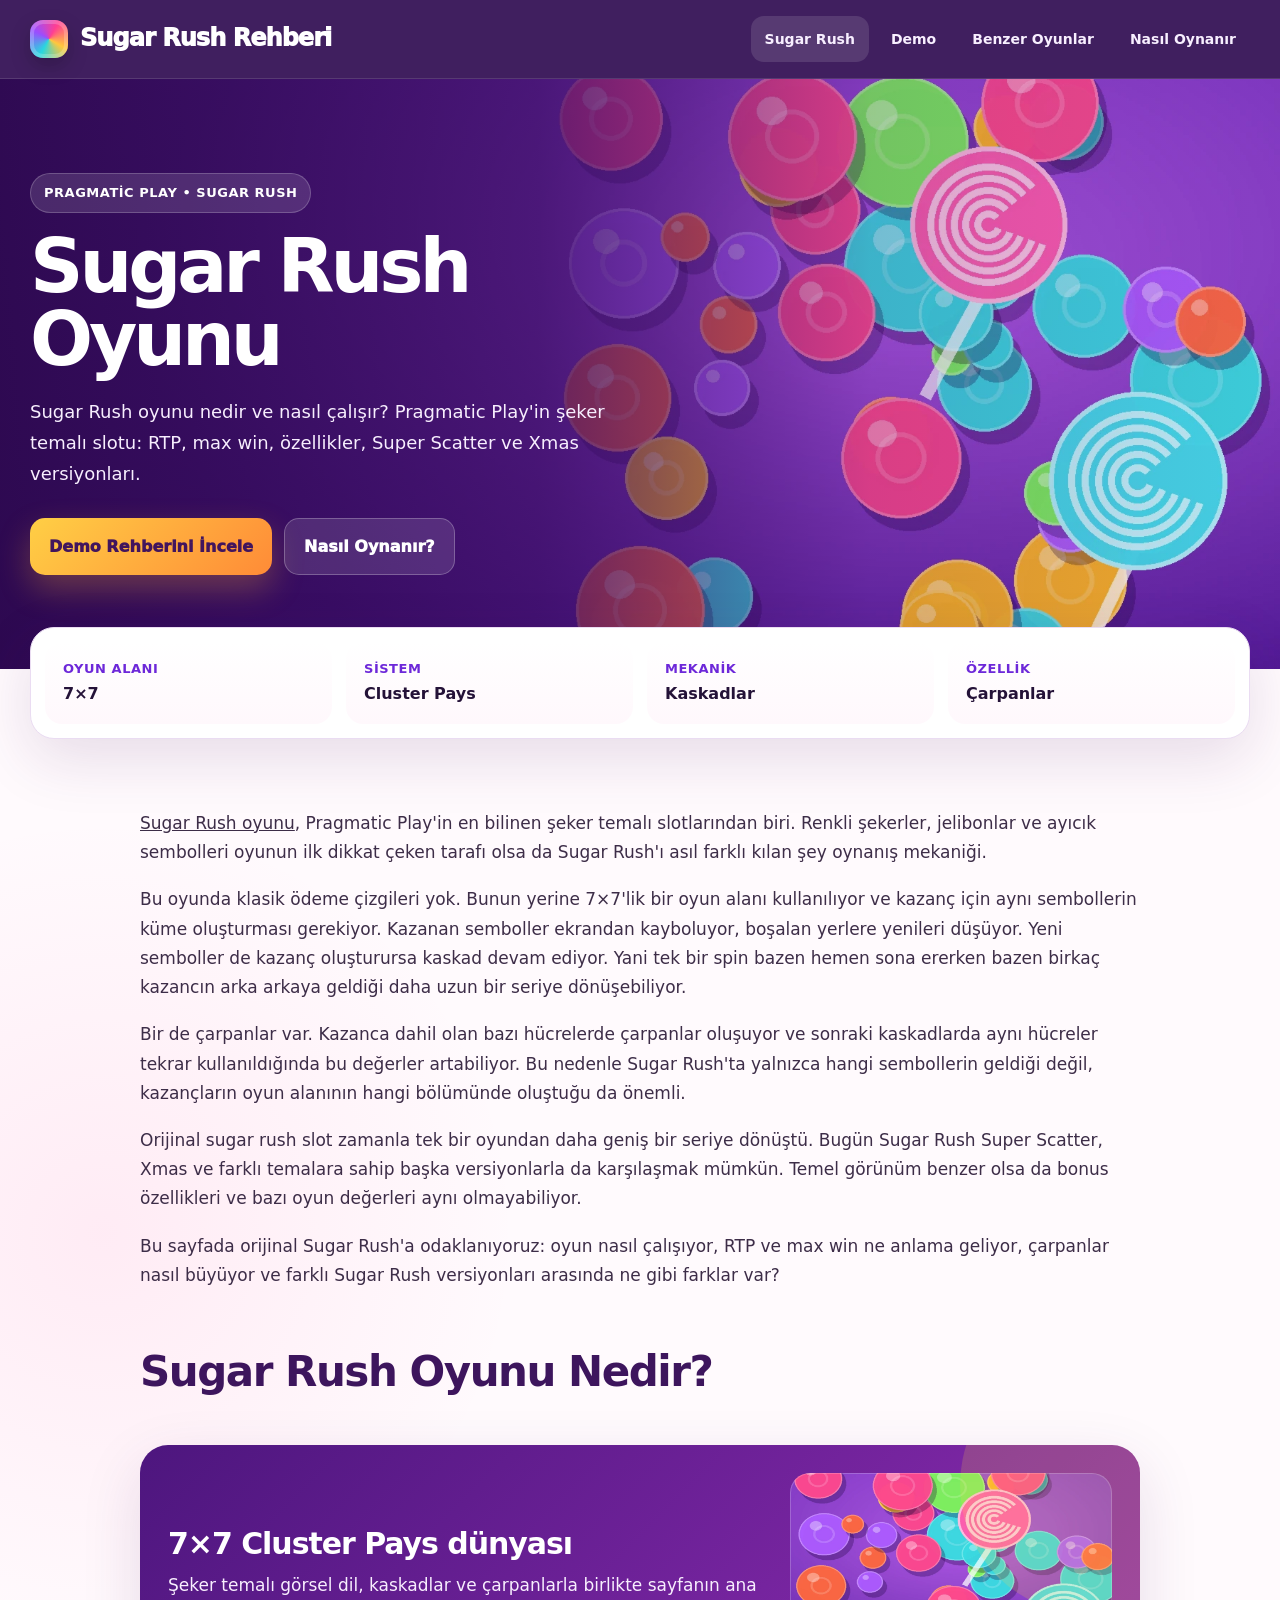
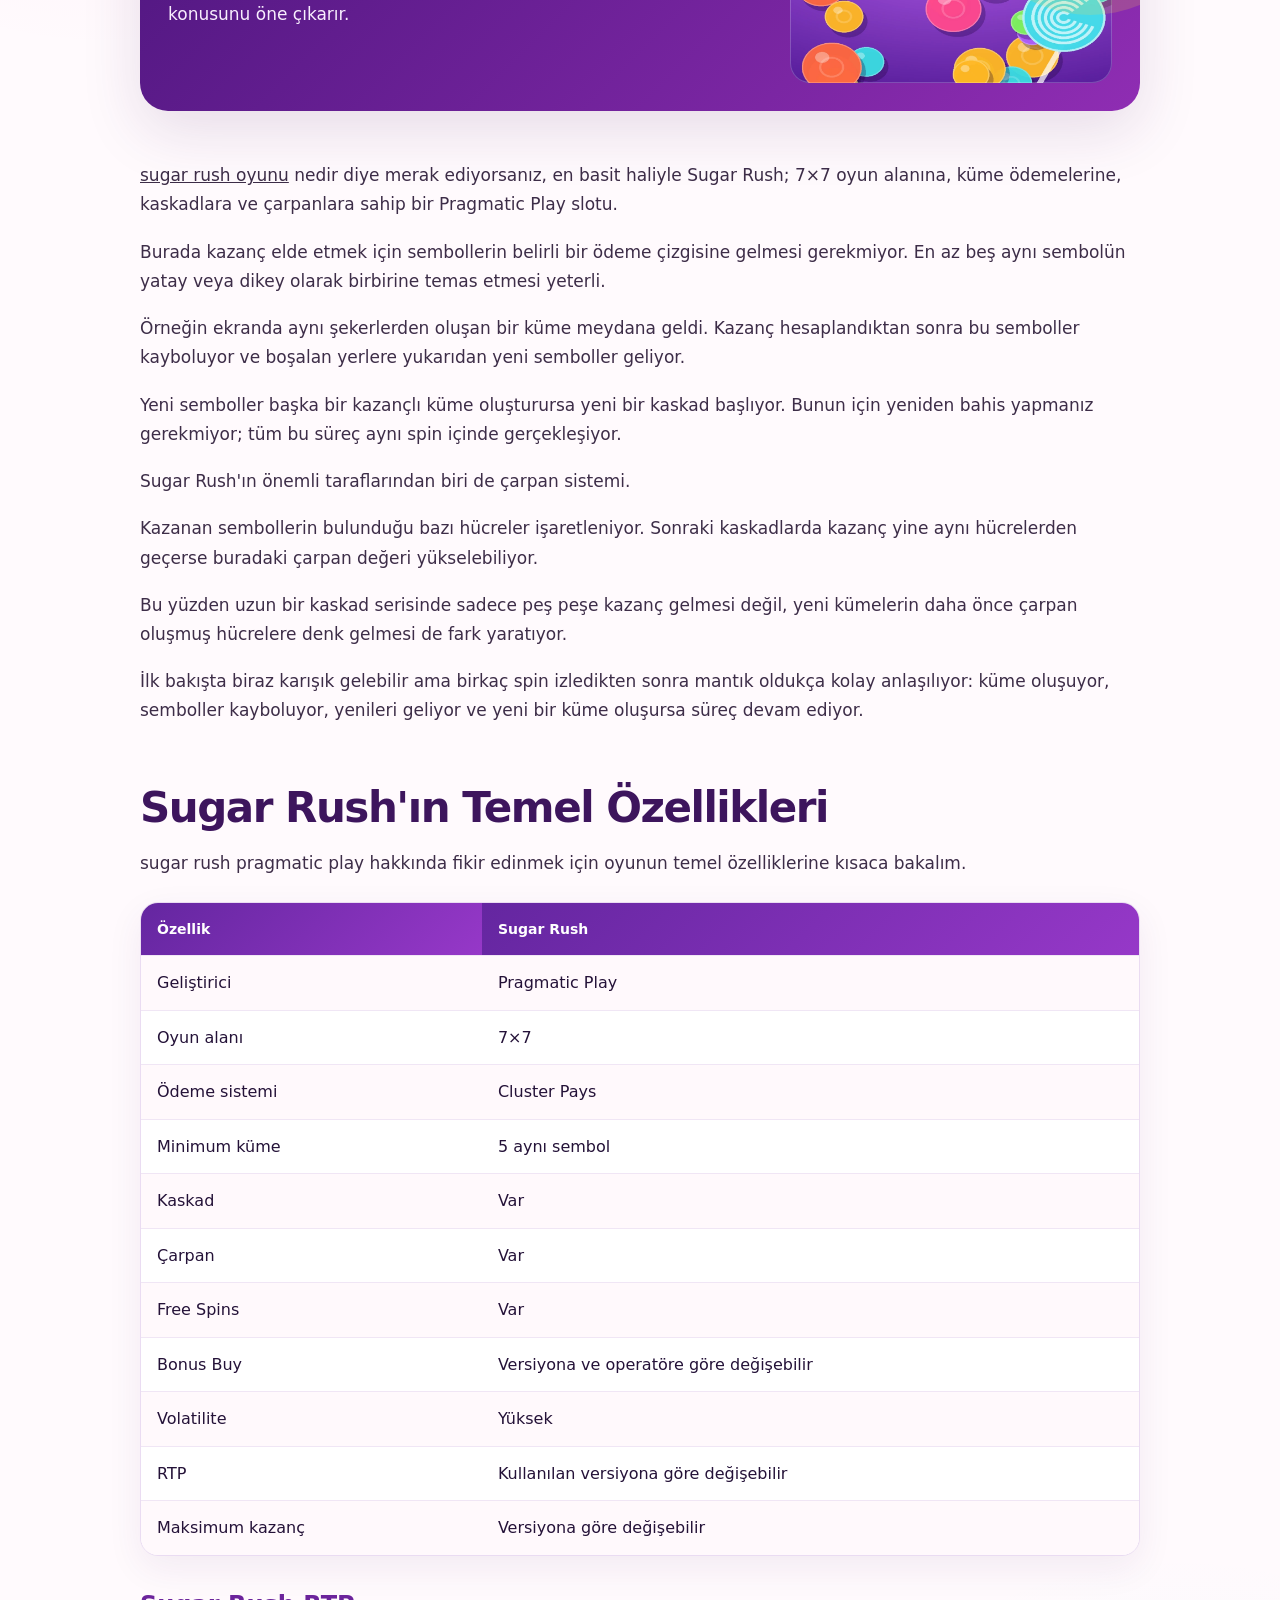
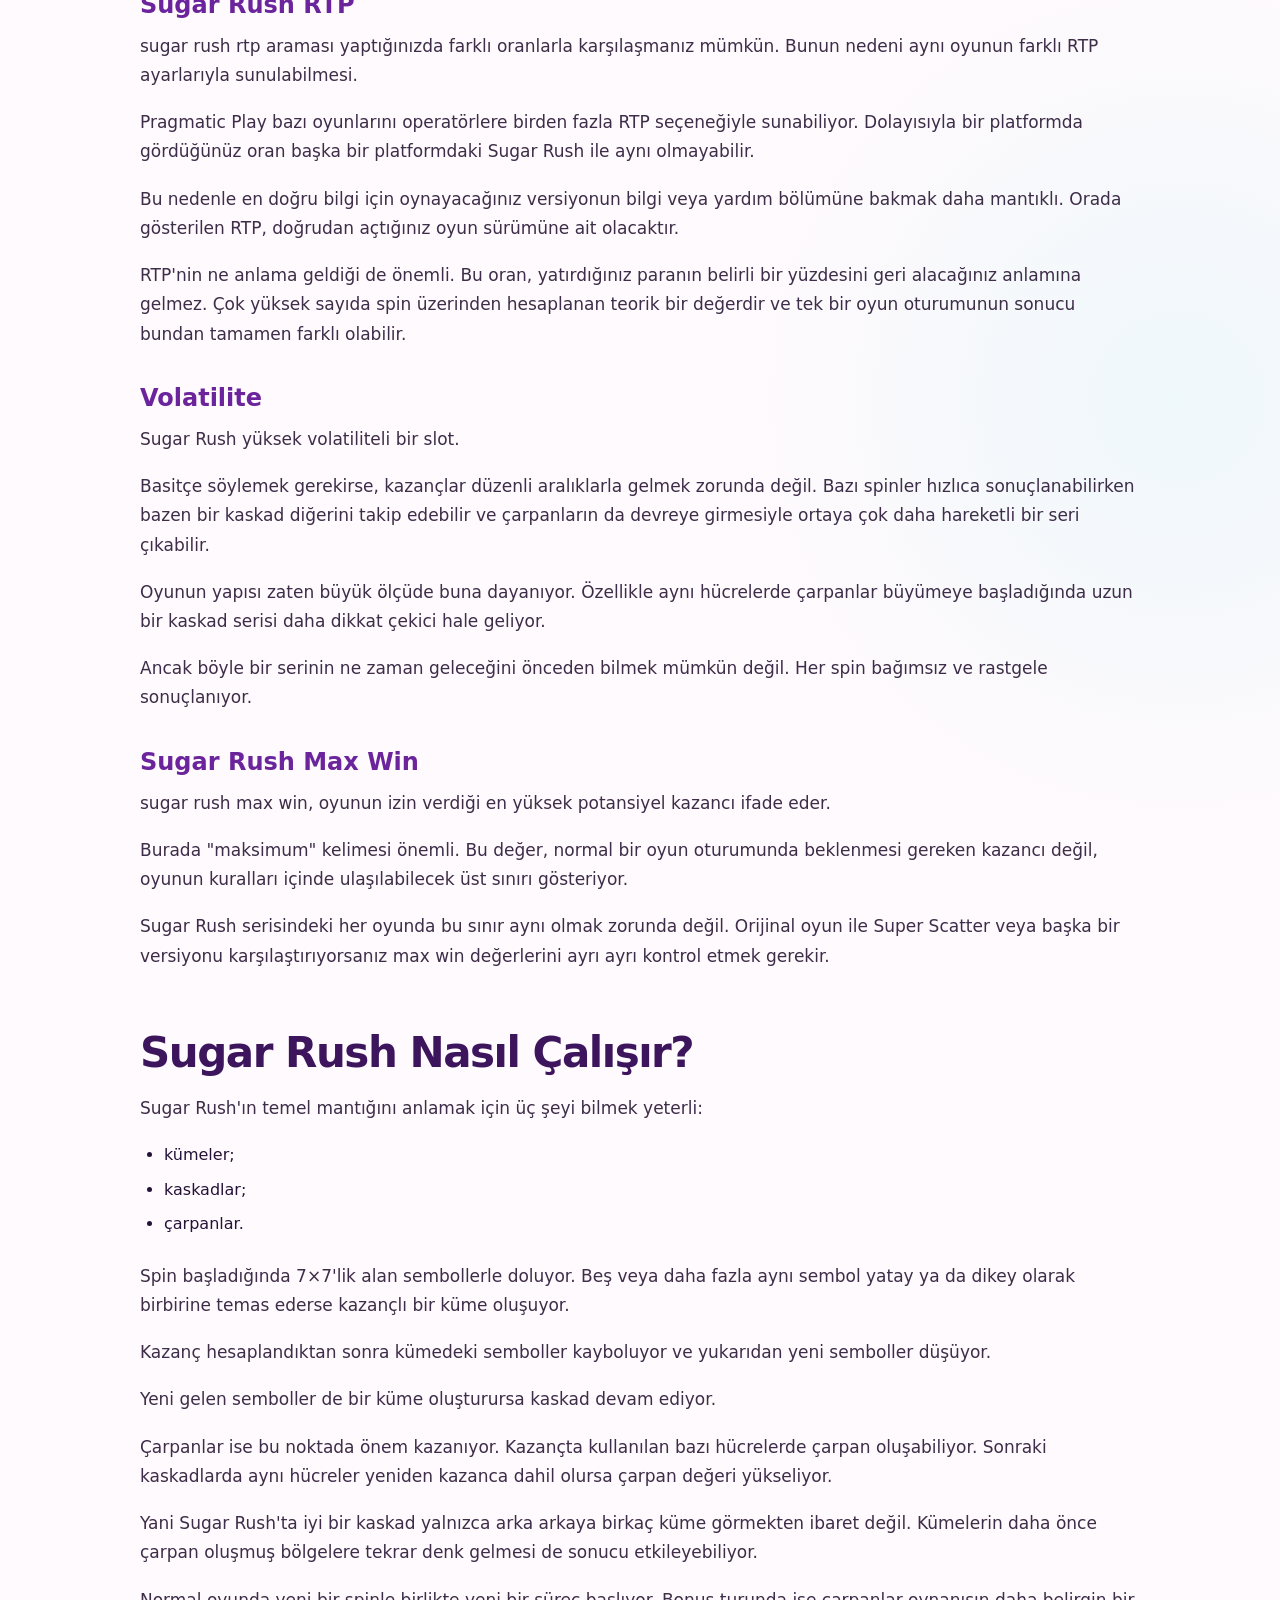
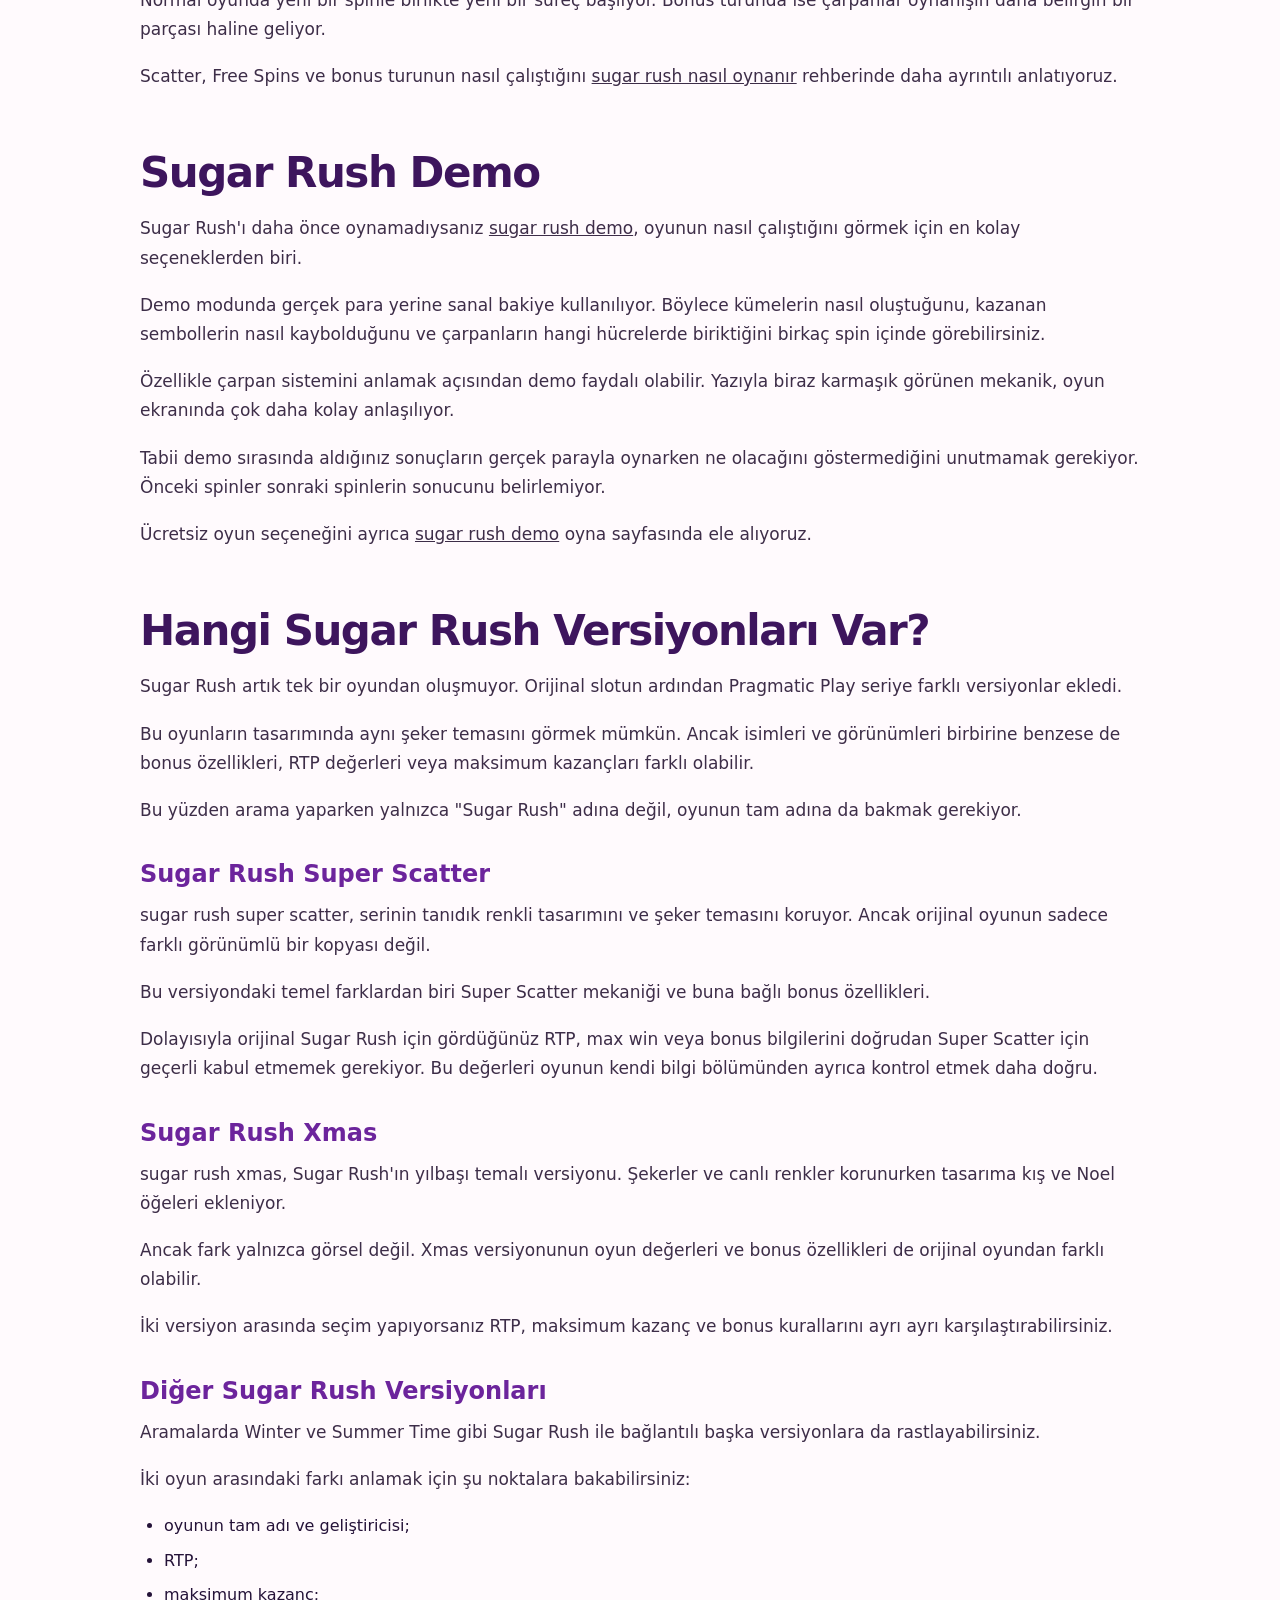
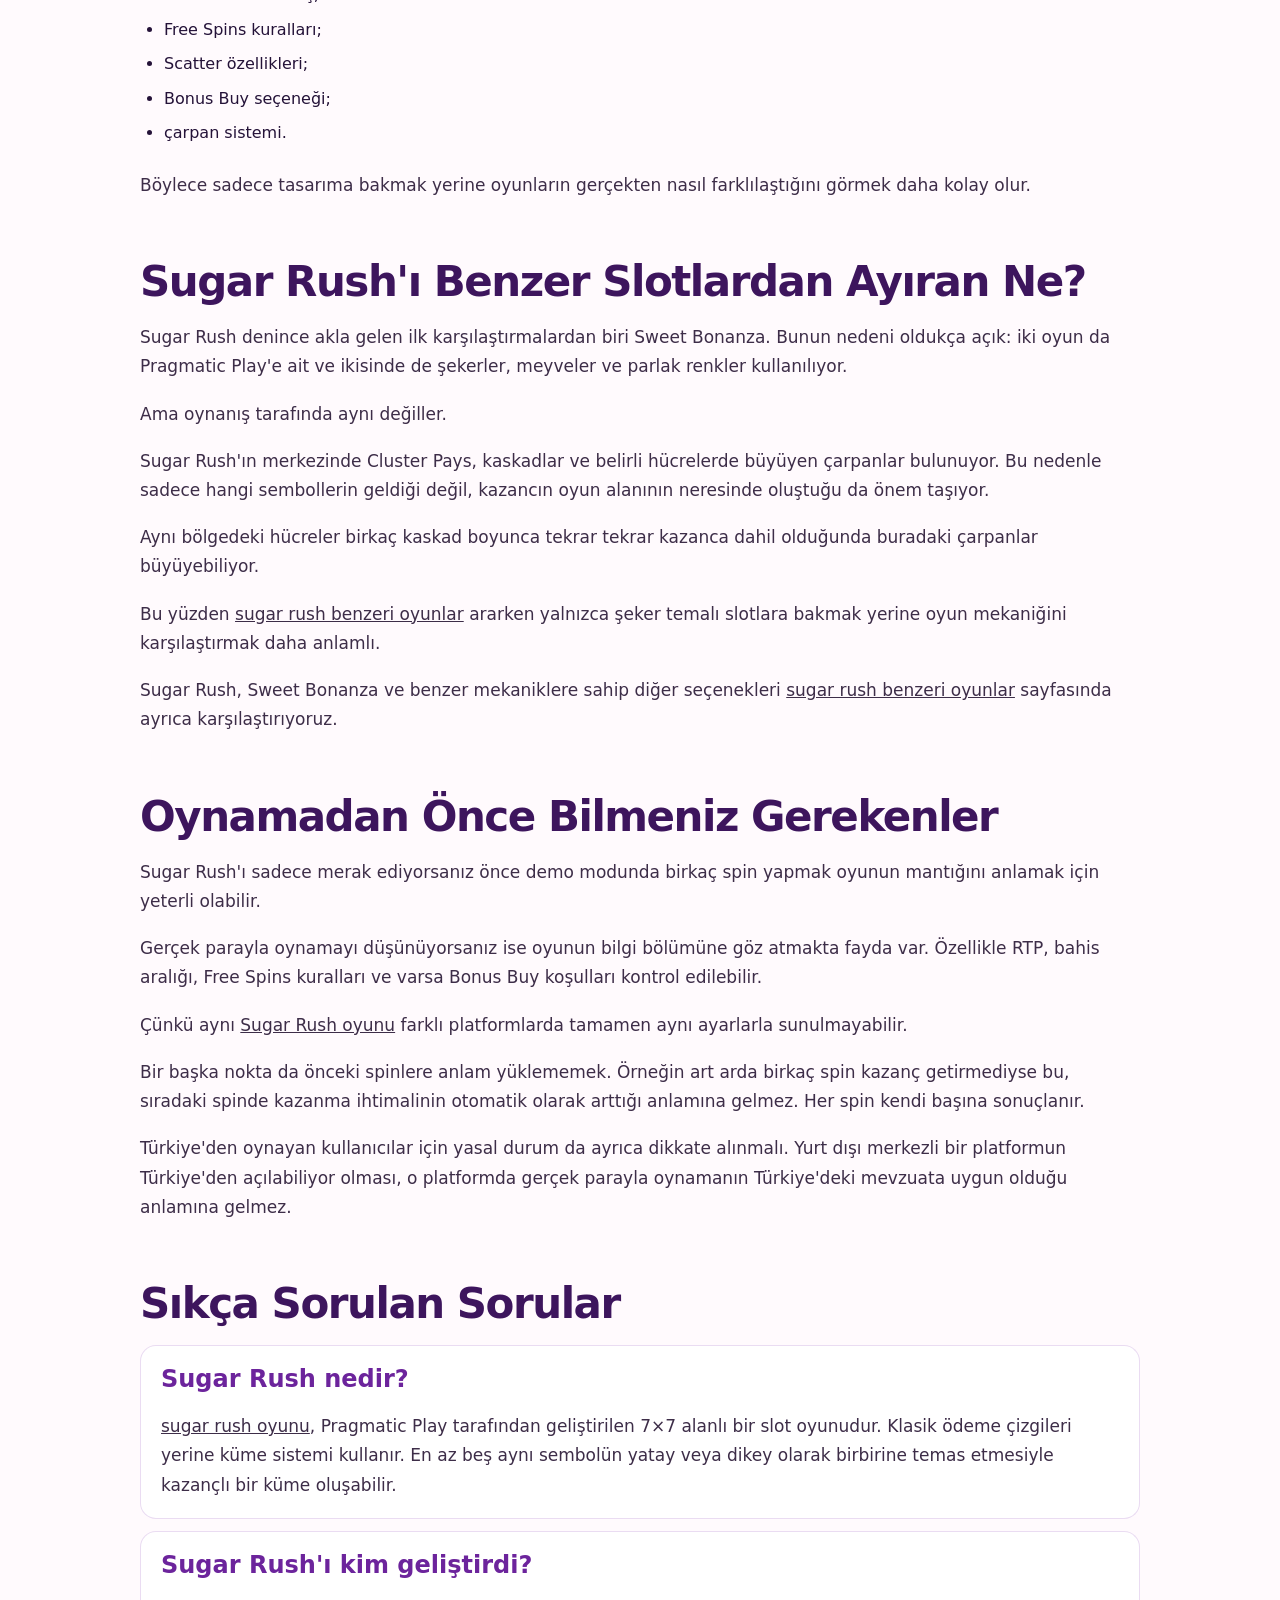
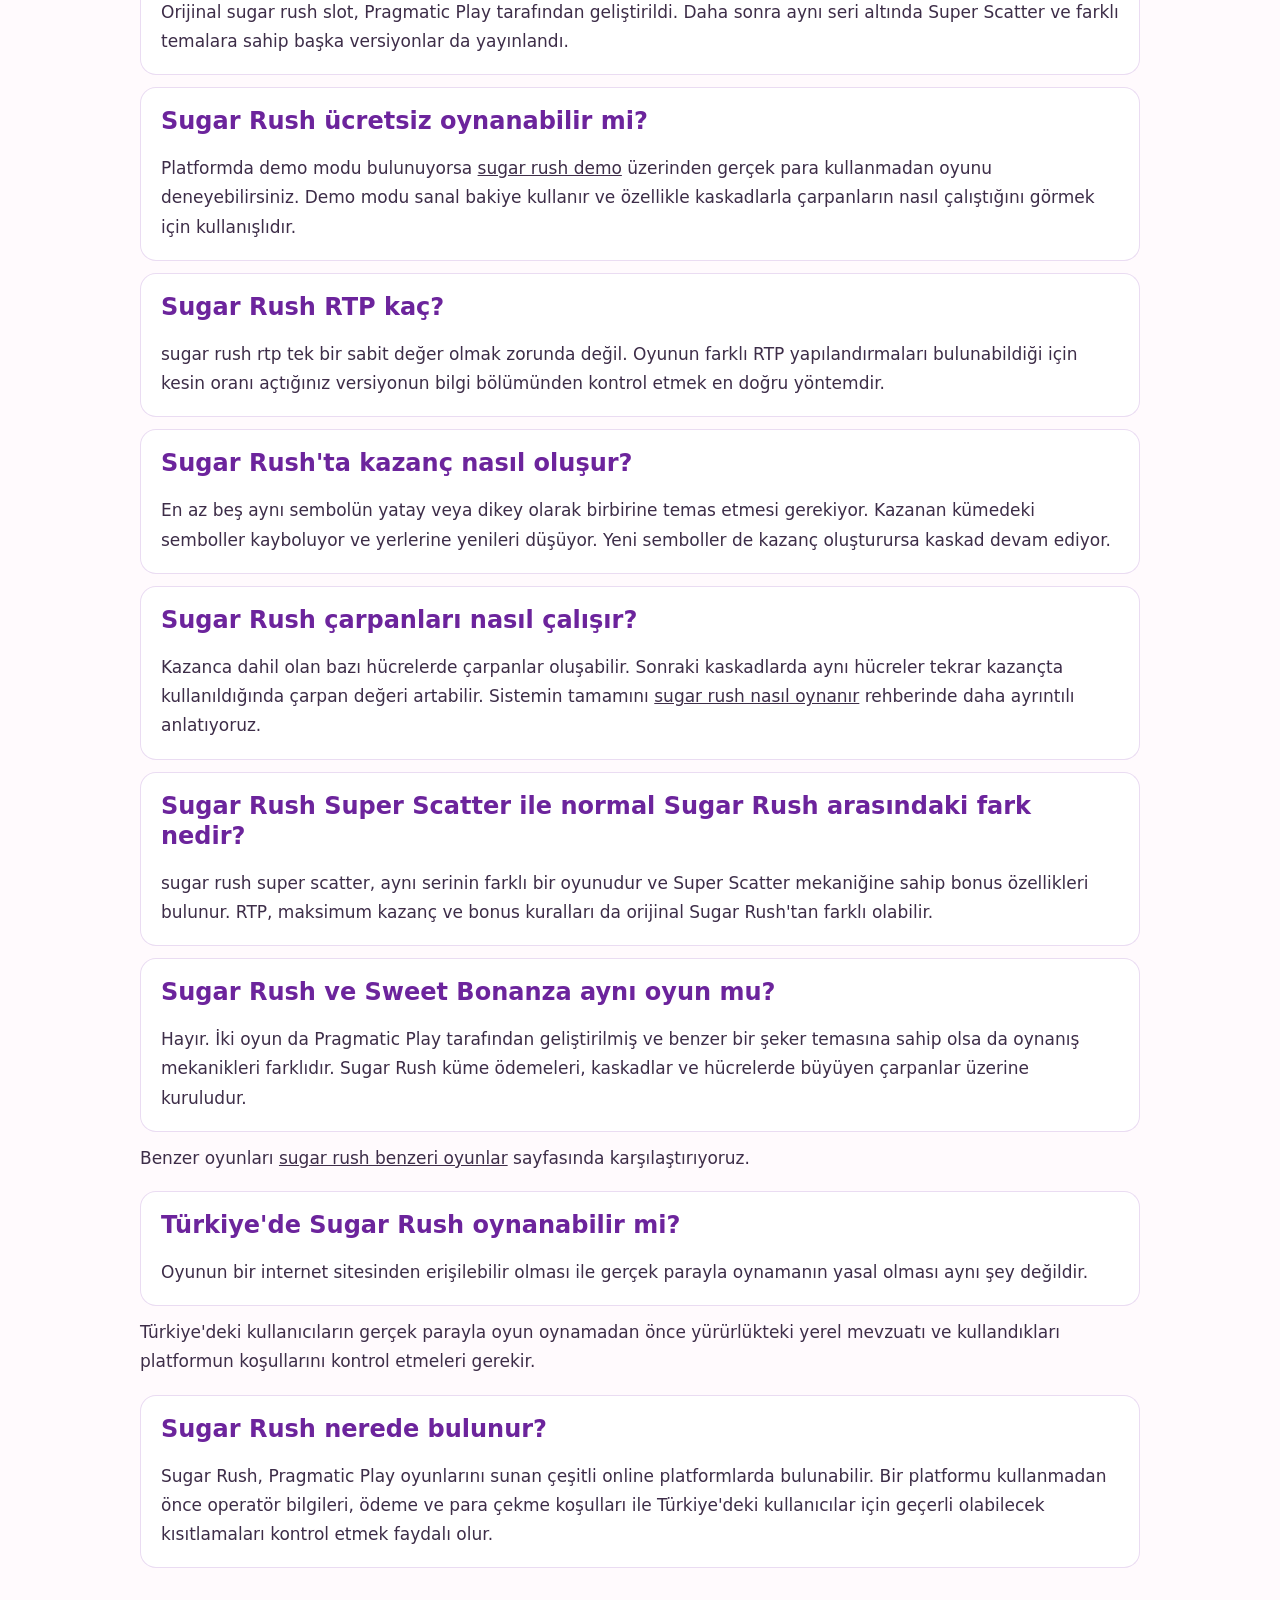
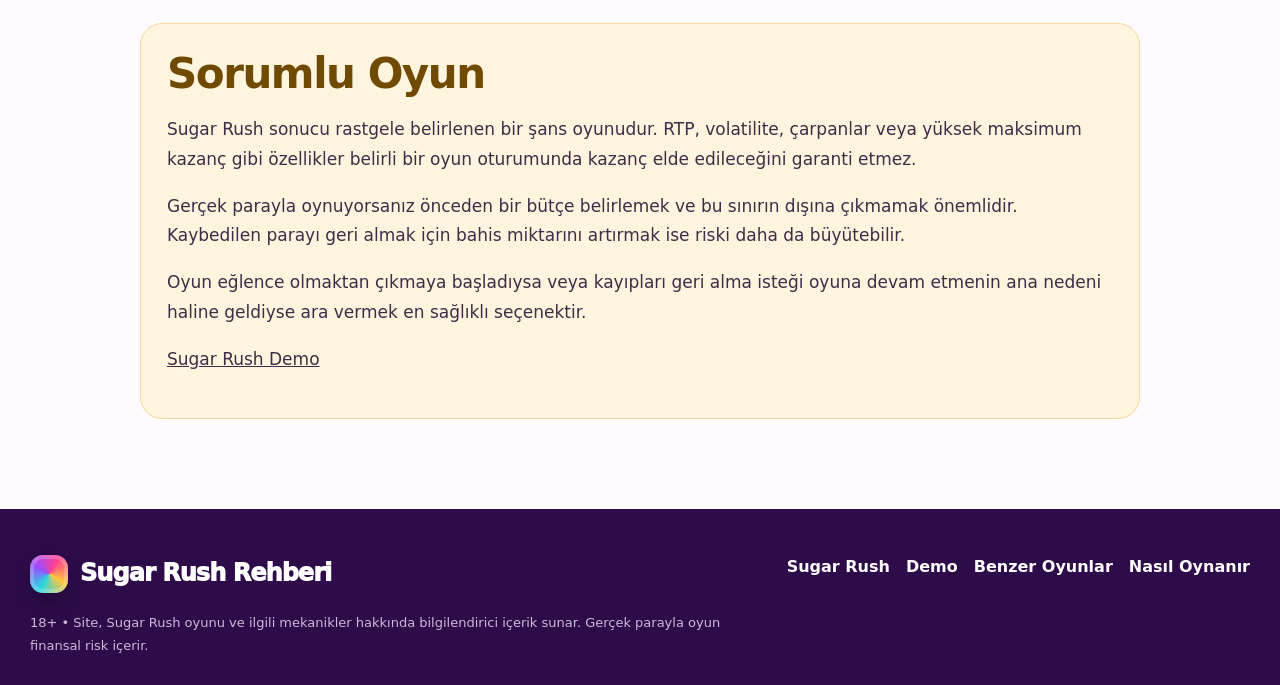
==== index.html @ 0300a9b1 "Site initial" ====
<!doctype html><html><head><meta charset="utf-8"><meta http-equiv="refresh" content="0;url=/TR/"><link rel="canonical" href="https://gilerestaurant.com/TR/"></head><body><a href="/TR/">TR</a></body></html>
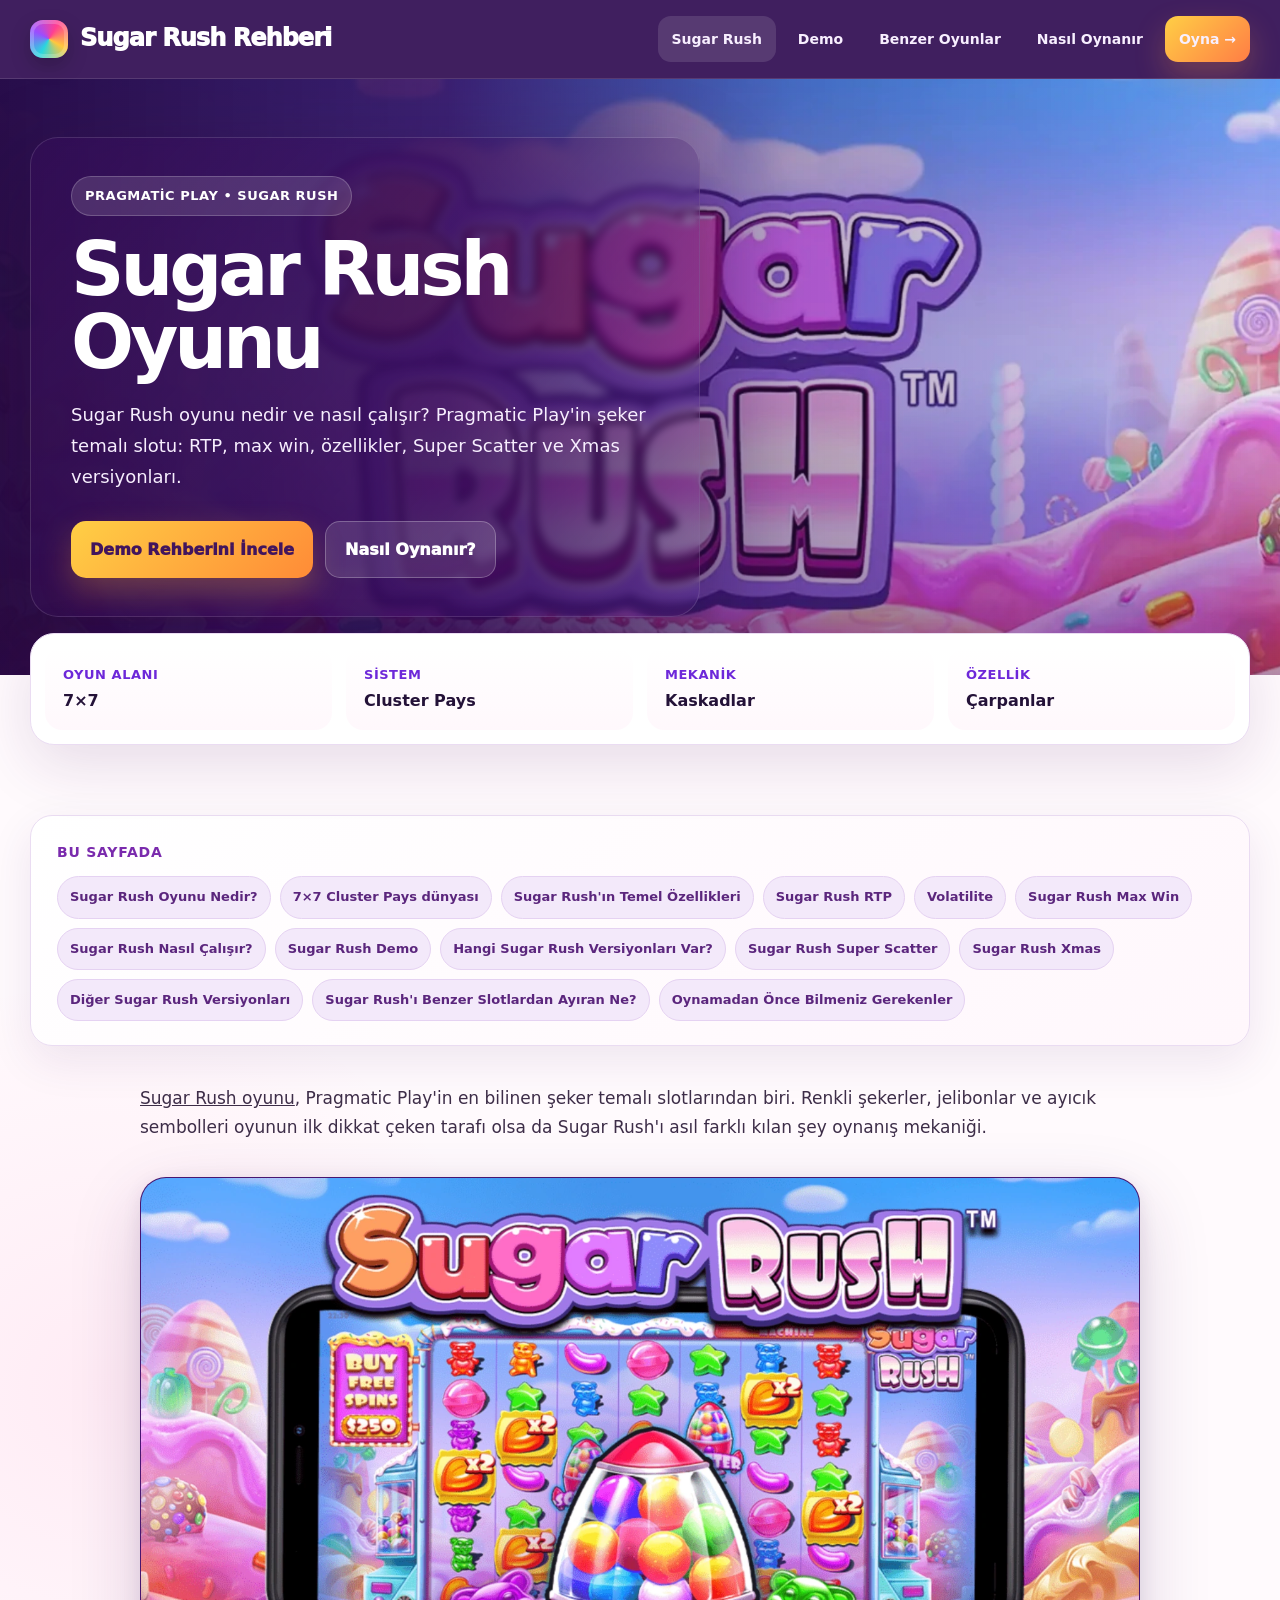
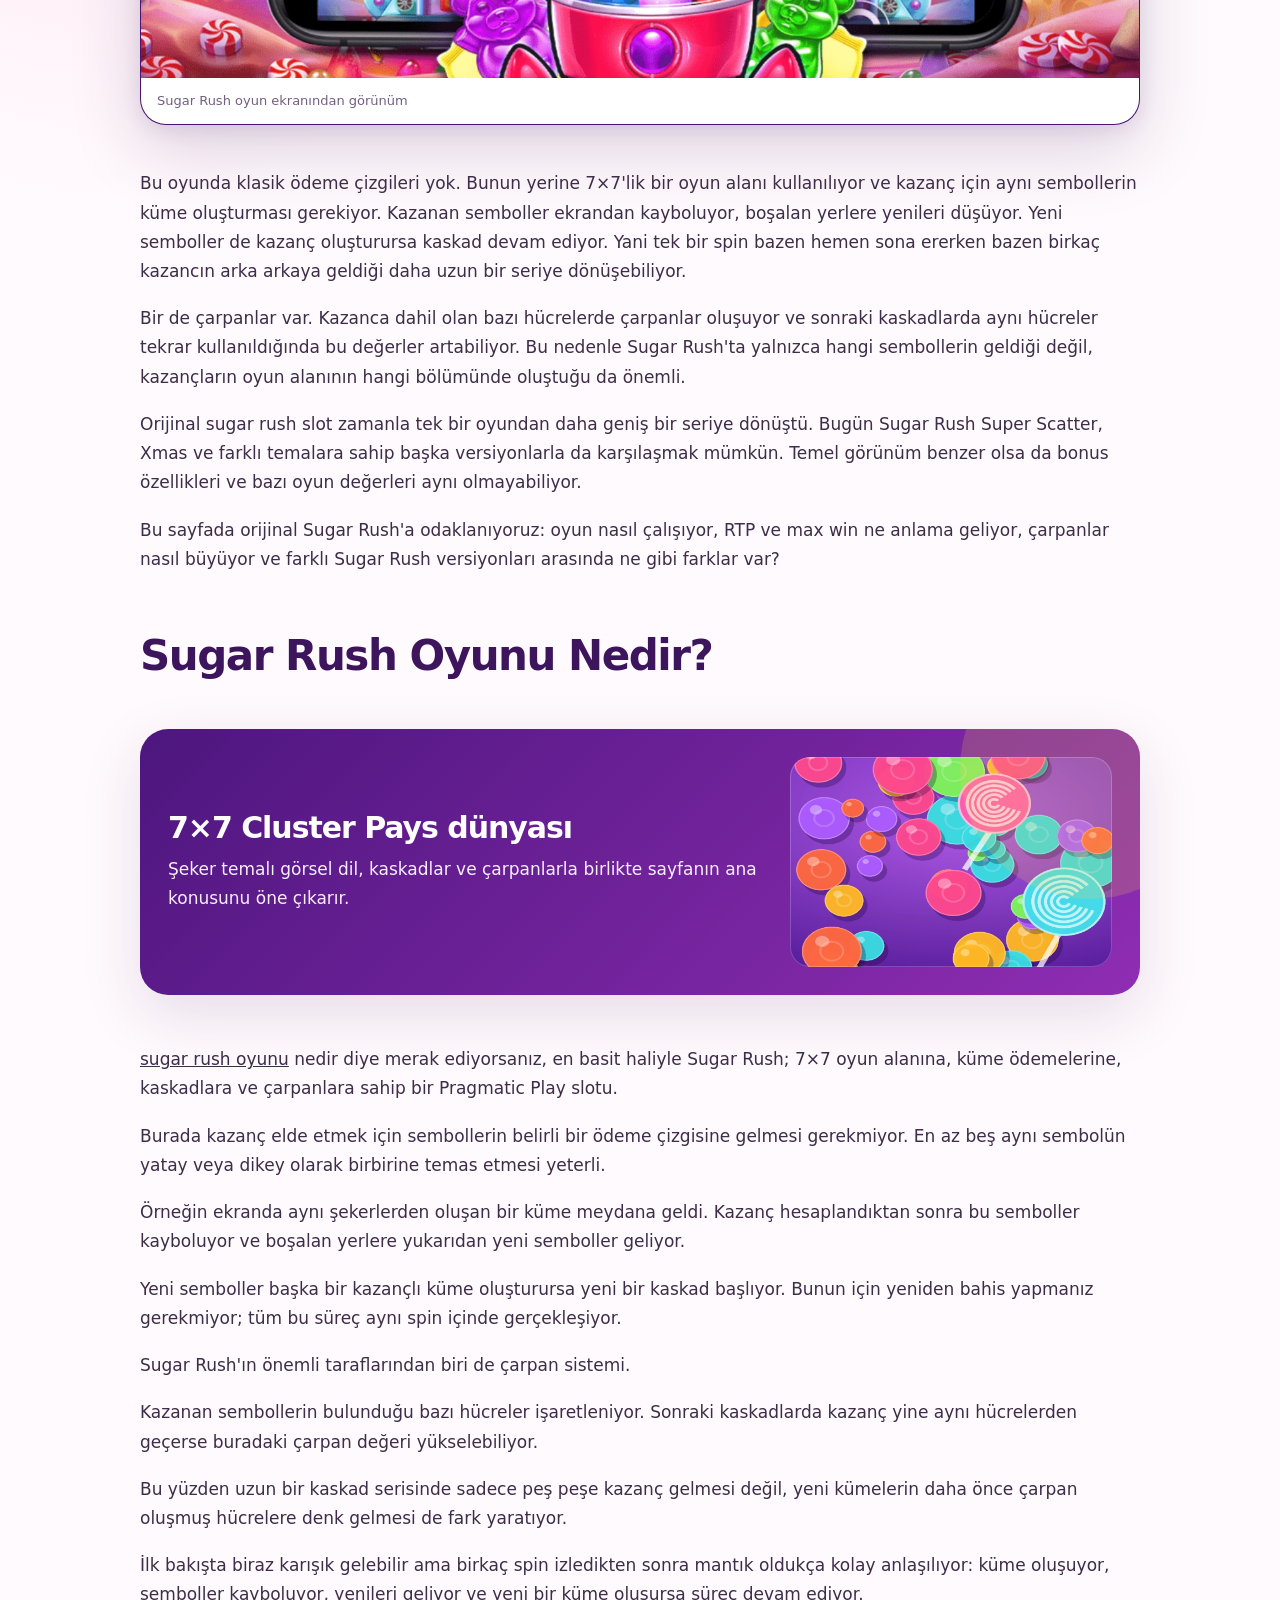
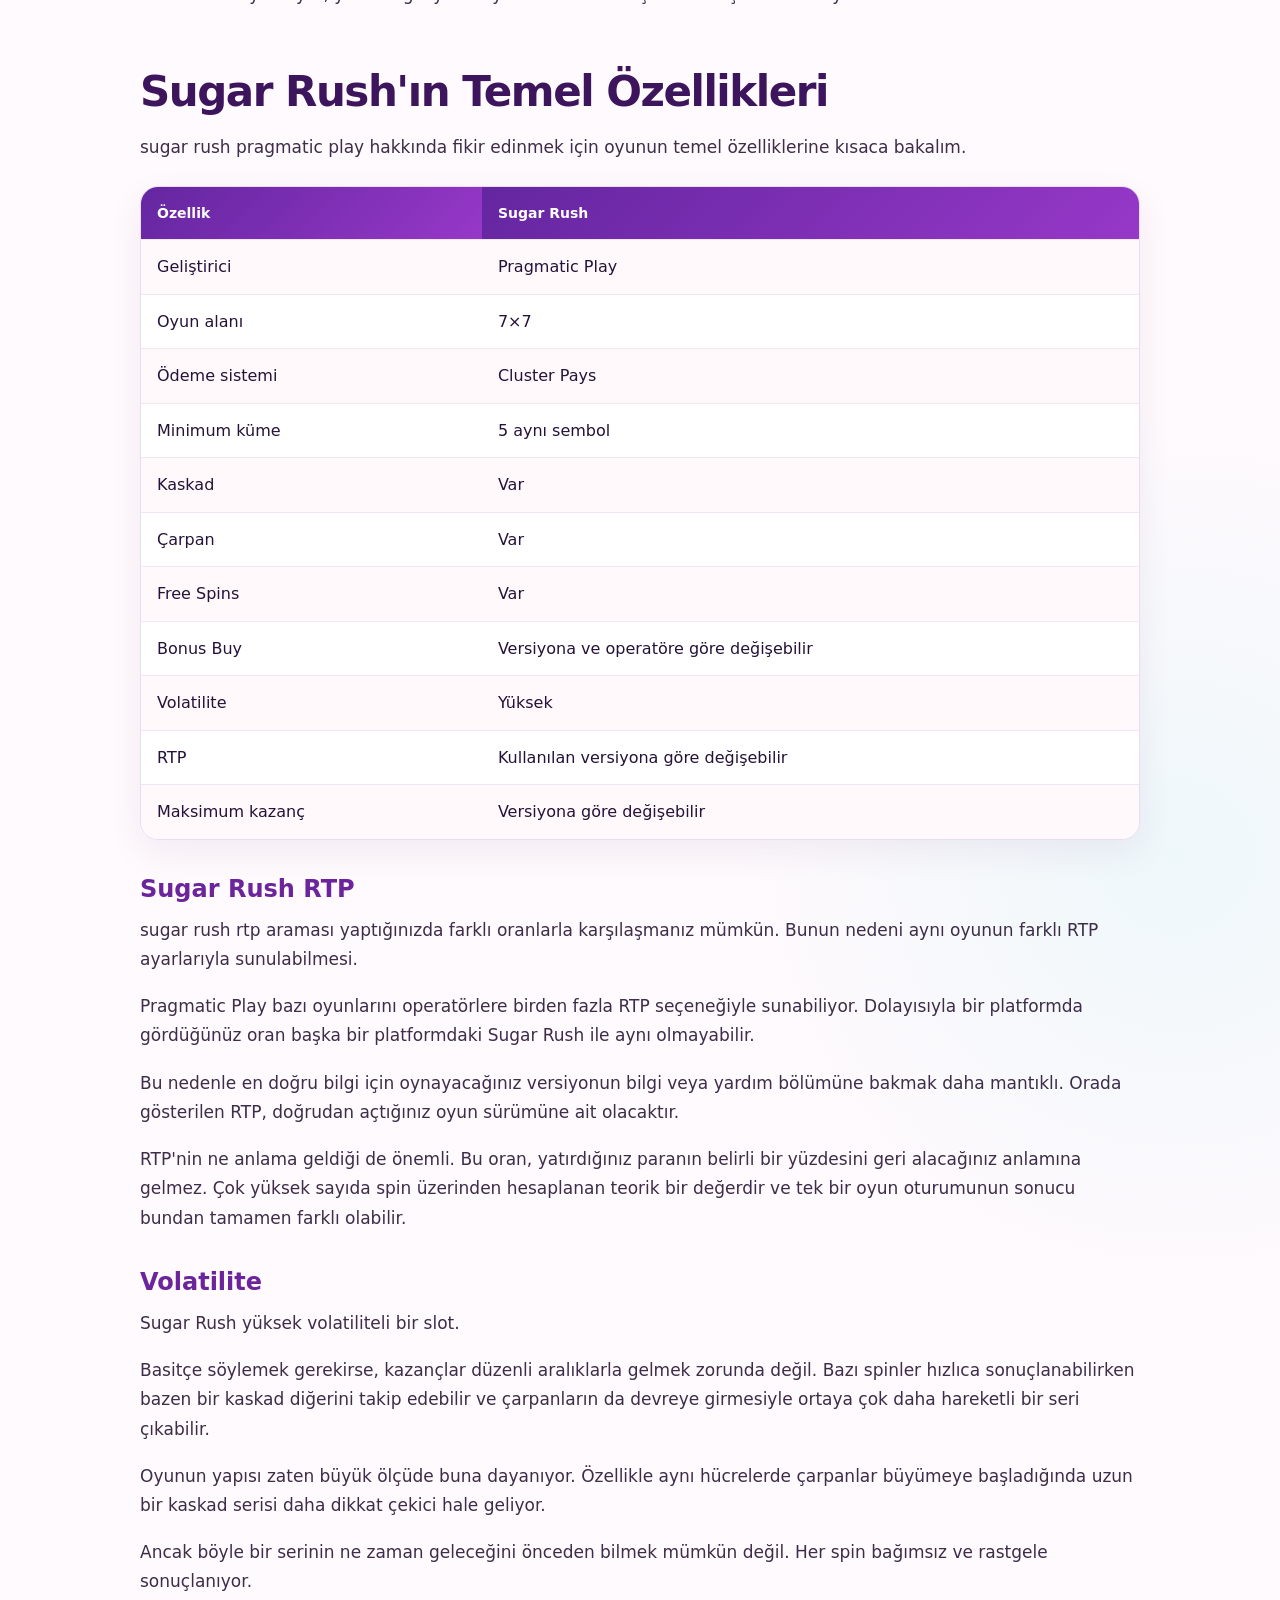
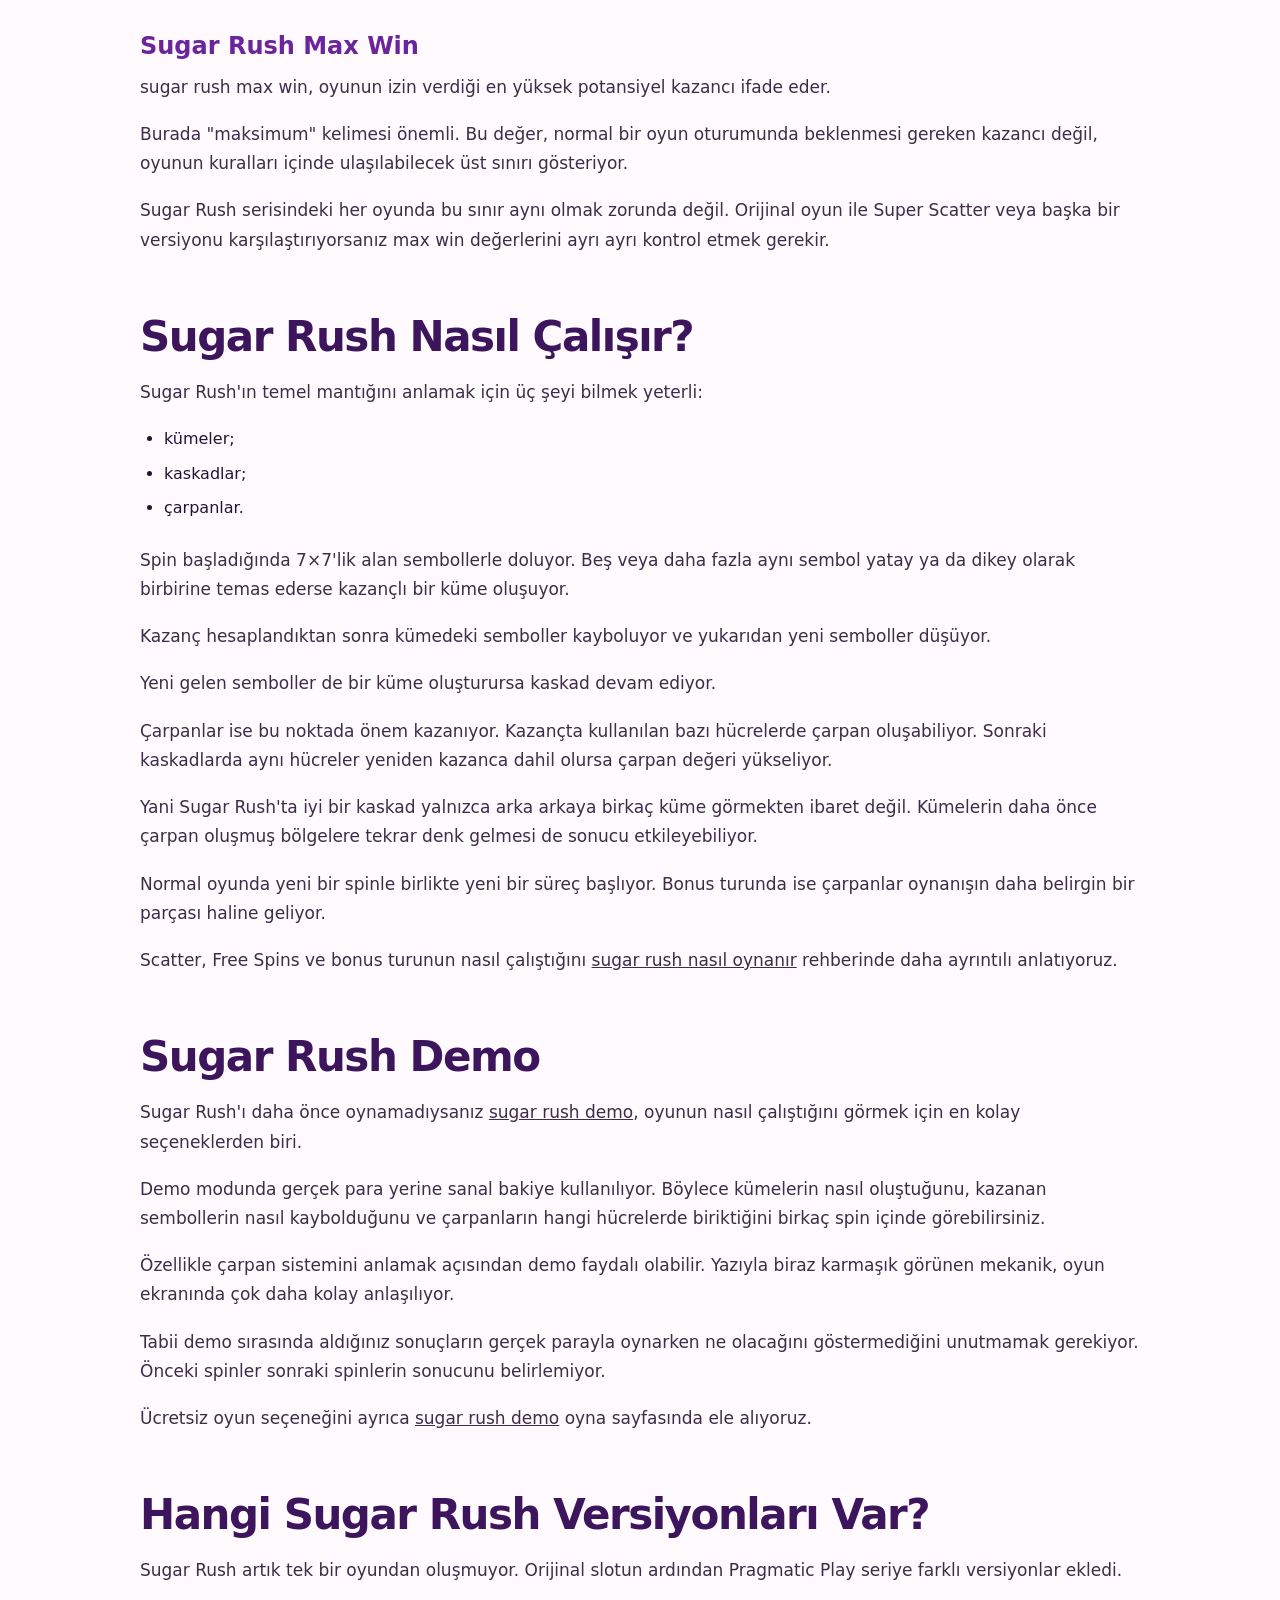
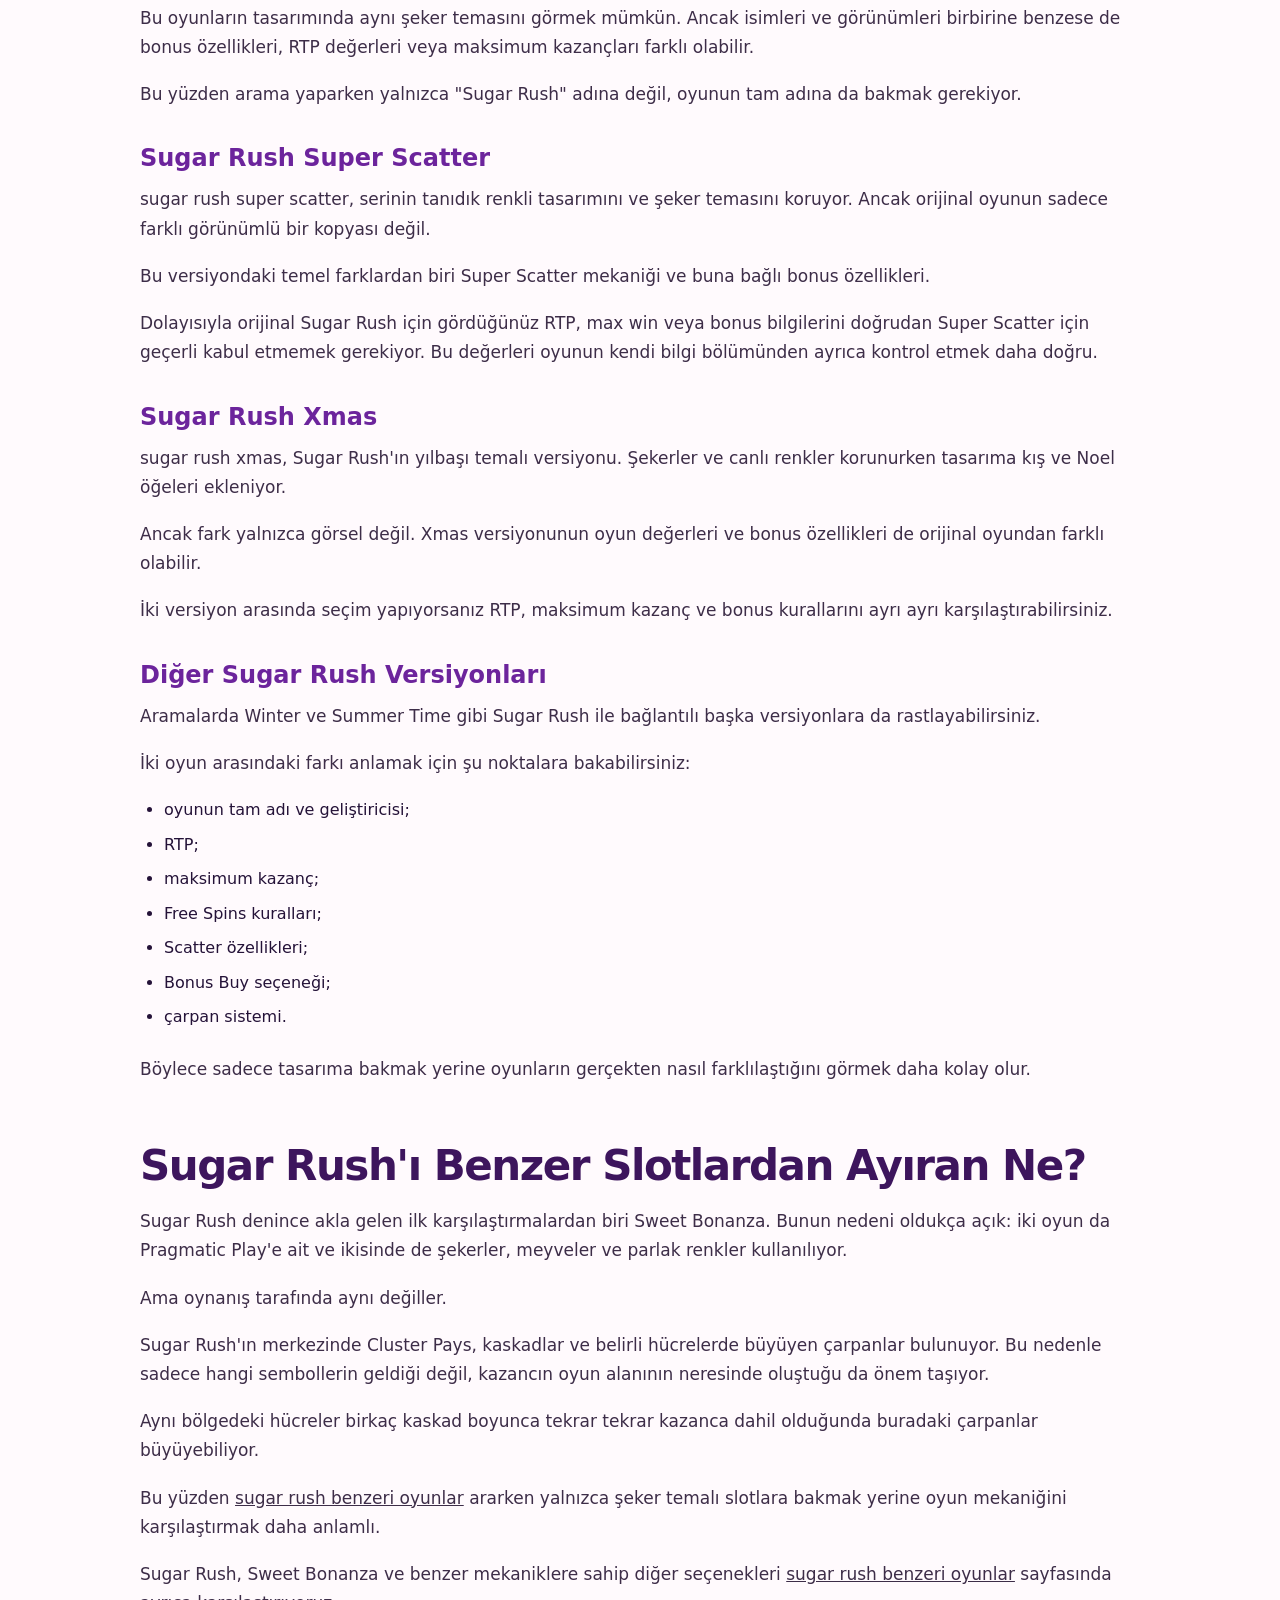
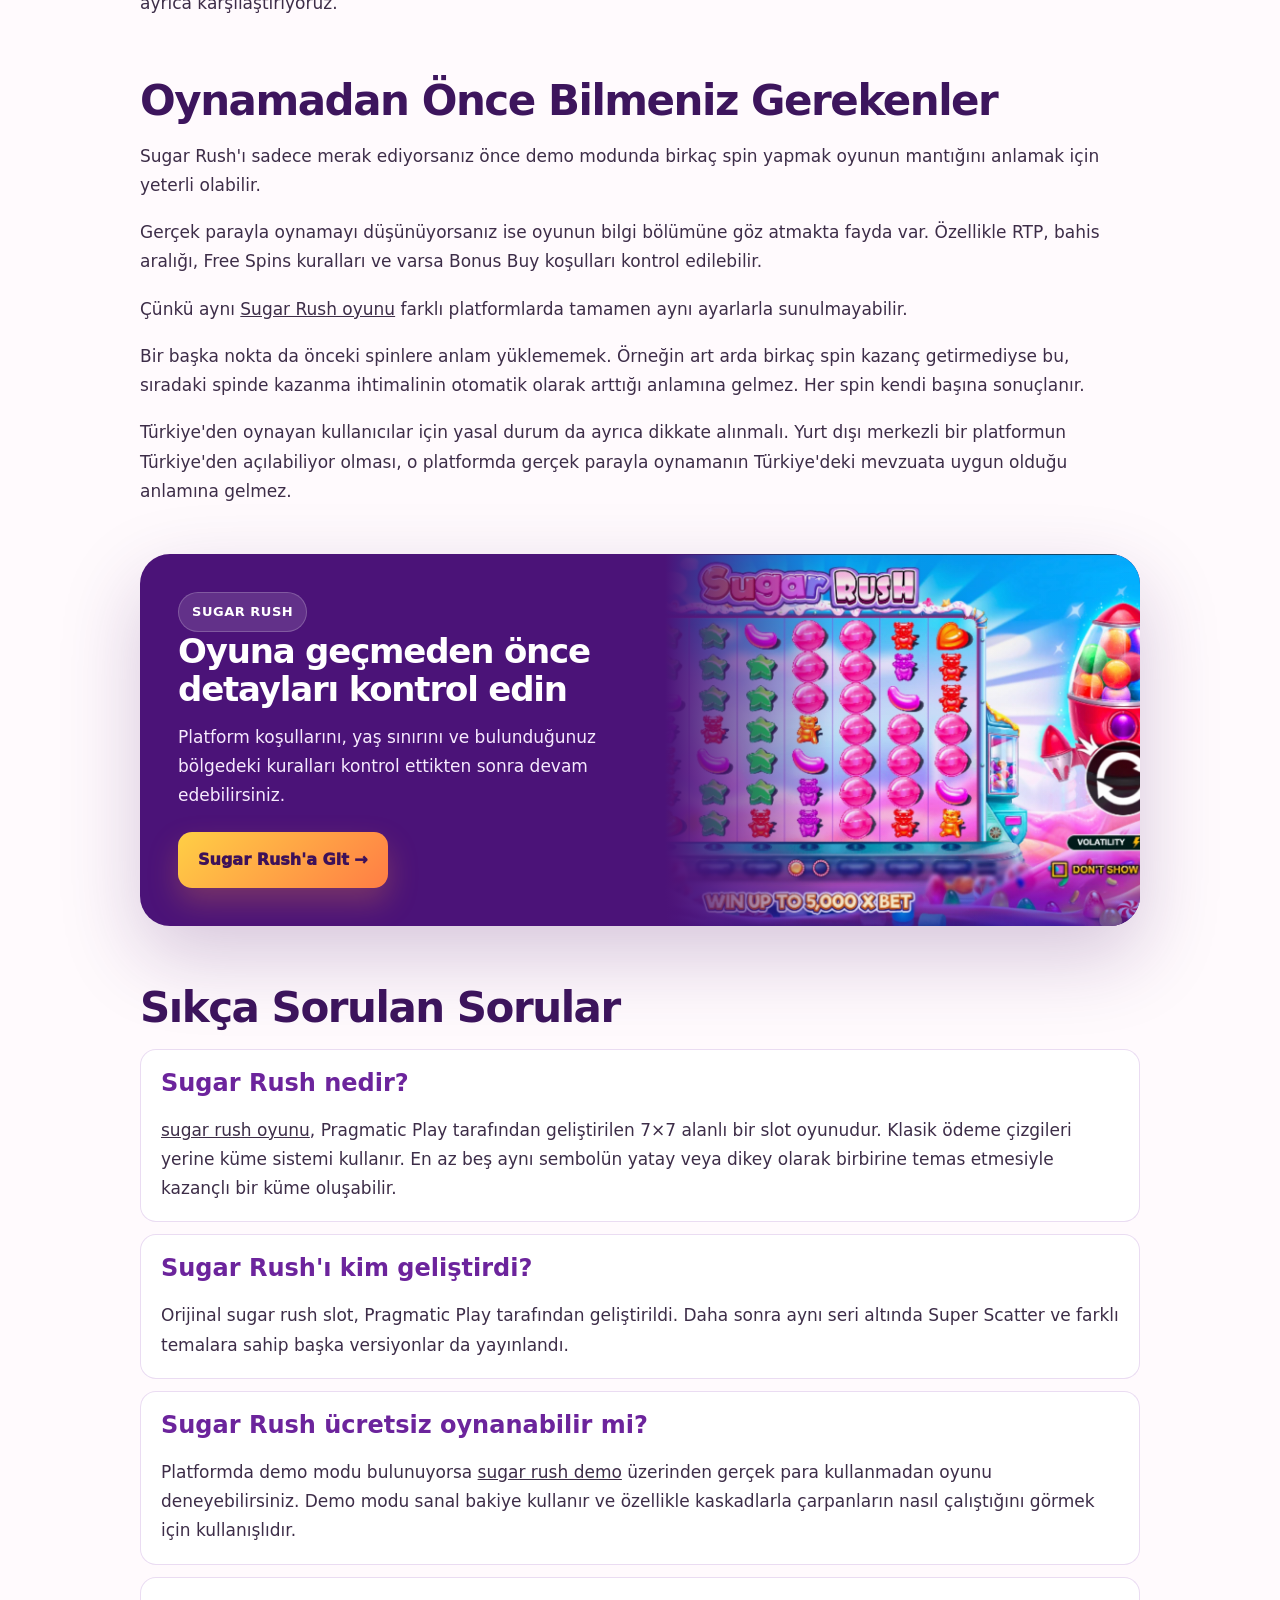
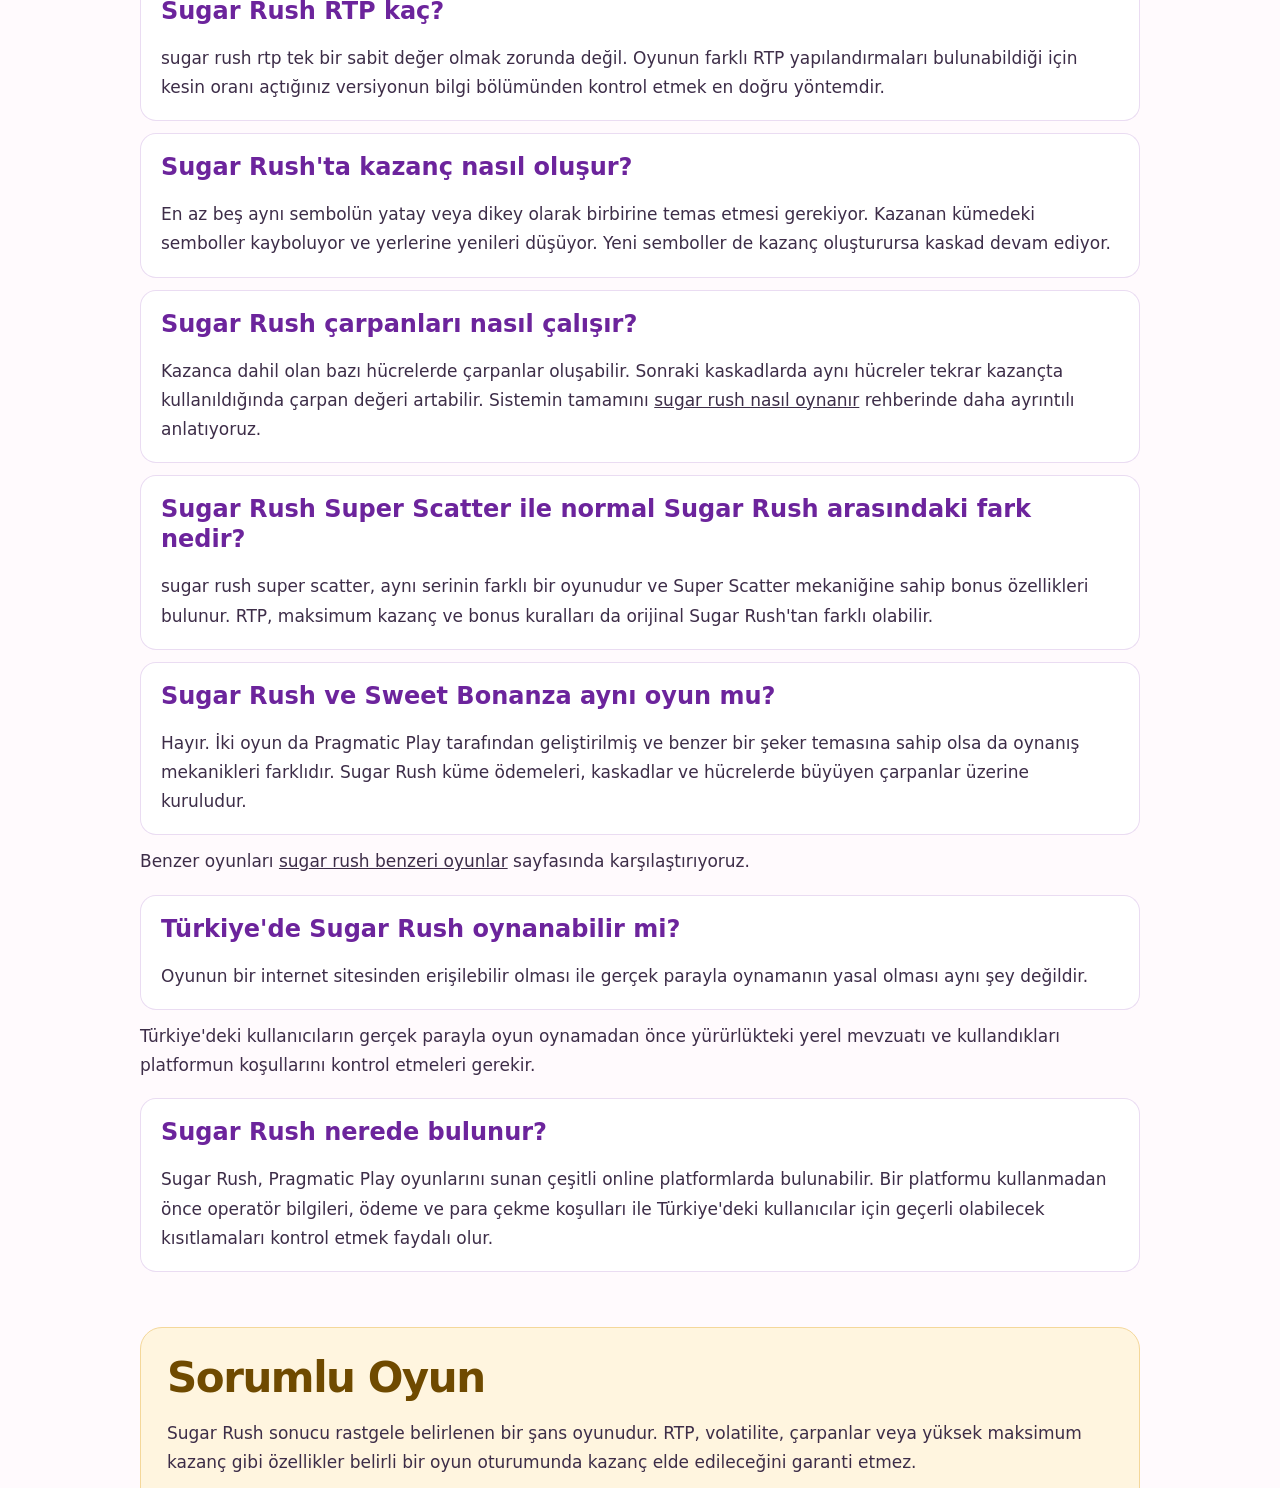
==== commit 477c6bbe: "Update" ====
--- a/index.html
+++ b/index.html
@@ -1 +1,2 @@
-<!doctype html><html><head><meta charset="utf-8"><meta http-equiv="refresh" content="0;url=/TR/"><link rel="canonical" href="https://gilerestaurant.com/TR/"></head><body><a href="/TR/">TR</a></body></html>+<!doctype html><html><head>
+  <meta name="google-site-verification" content="pCHDtq6x98TLRHREmxP4Zur49pEK9iedyOthyLe3v_Y" /><meta charset="utf-8"><meta http-equiv="refresh" content="0;url=/TR/"><link rel="canonical" href="https://gilerestaurant.com/TR/"></head><body><a href="/TR/">TR</a></body></html>
